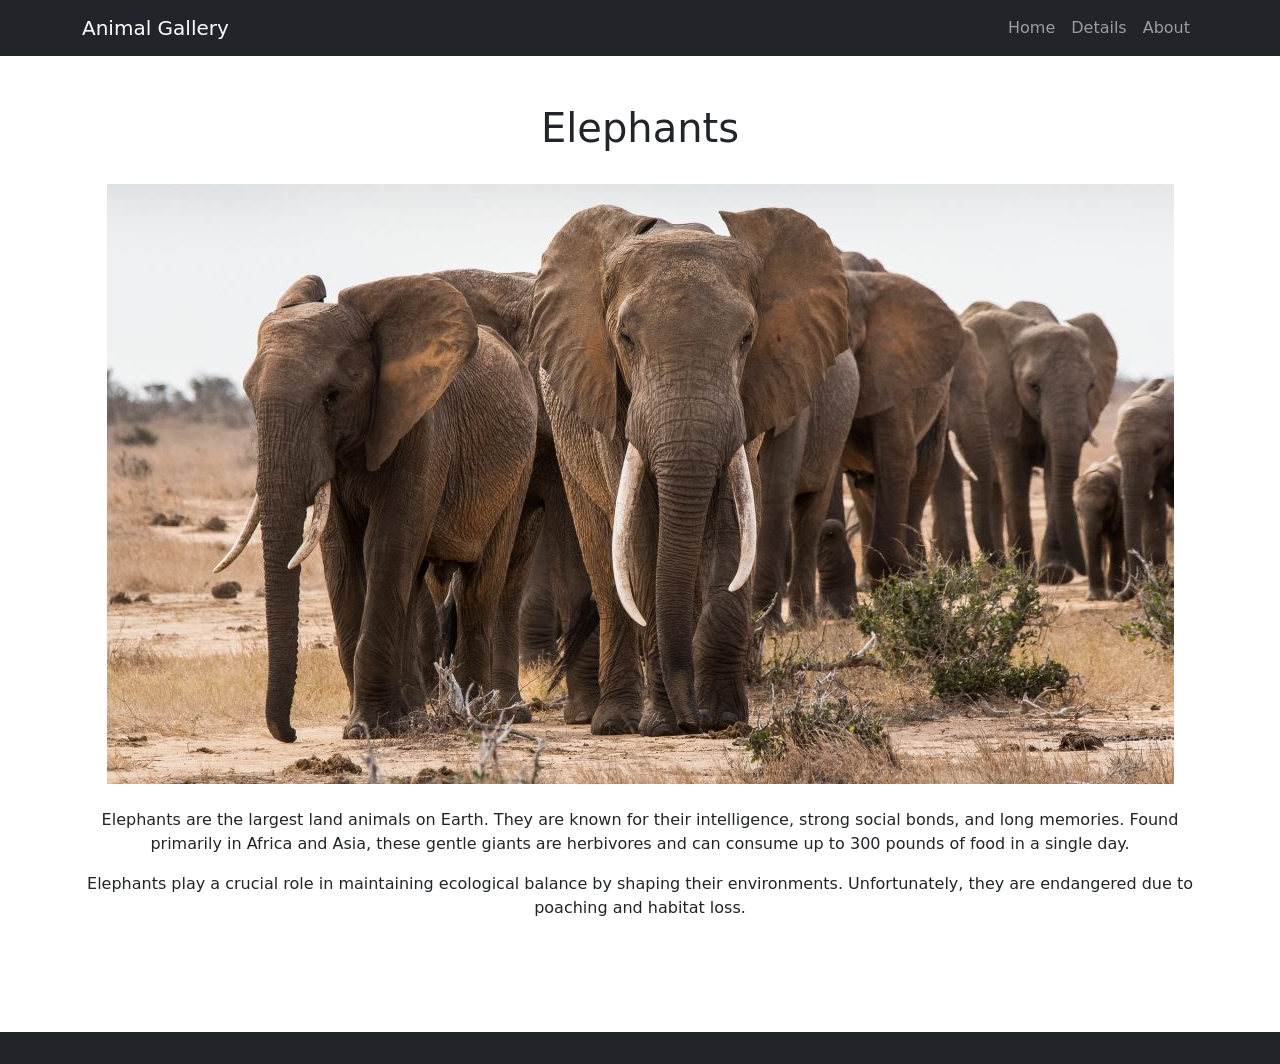
==== src/main/resources/static/details.html @ 3899abec "Added new files and made changes. Webpage error still exists." ====
<!DOCTYPE html>
<html lang="en">
<head>
    <meta charset="UTF-8">
    <meta name="viewport" content="width=device-width, initial-scale=1.0">
    <title>Animal Details - com.csc340.Elephants.API.Elephant</title>
    <link rel="stylesheet" href="https://cdn.jsdelivr.net/npm/bootstrap@5.3.0/dist/css/bootstrap.min.css">
    <link rel="stylesheet" href="style.css">
</head>
<body>
    <nav class="navbar navbar-expand-lg navbar-dark bg-dark">
        <div class="container">
            <a class="navbar-brand" href="index.html">Animal Gallery</a>
            <button class="navbar-toggler" type="button" data-bs-toggle="collapse" data-bs-target="#navbarNav">
                <span class="navbar-toggler-icon"></span>
            </button>
            <div class="collapse navbar-collapse" id="navbarNav">
                <ul class="navbar-nav ms-auto">
                    <li class="nav-item"><a class="nav-link" href="index.html">Home</a></li>
                    <li class="nav-item"><a class="nav-link" href="details.html">Details</a></li>
                    <li class="nav-item"><a class="nav-link" href="about.html">About</a></li>
                </ul>
            </div>
        </div>
    </nav>
    
    <div class="container text-center py-5">
        <h1>Elephants</h1>
        <img src="Elephant2.jpg" class="img-fluid my-4" alt="com.csc340.Elephants.API.Elephant">
        <p>Elephants are the largest land animals on Earth. They are known for their intelligence, strong social bonds, and long memories. Found primarily in Africa and Asia, these gentle giants are herbivores and can consume up to 300 pounds of food in a single day.</p>
        <p>Elephants play a crucial role in maintaining ecological balance by shaping their environments. Unfortunately, they are endangered due to poaching and habitat loss.</p>
    </div>
    
    <footer class="text-center mt-5 py-3 bg-dark text-light">
    </footer>
    
</body>
</html>
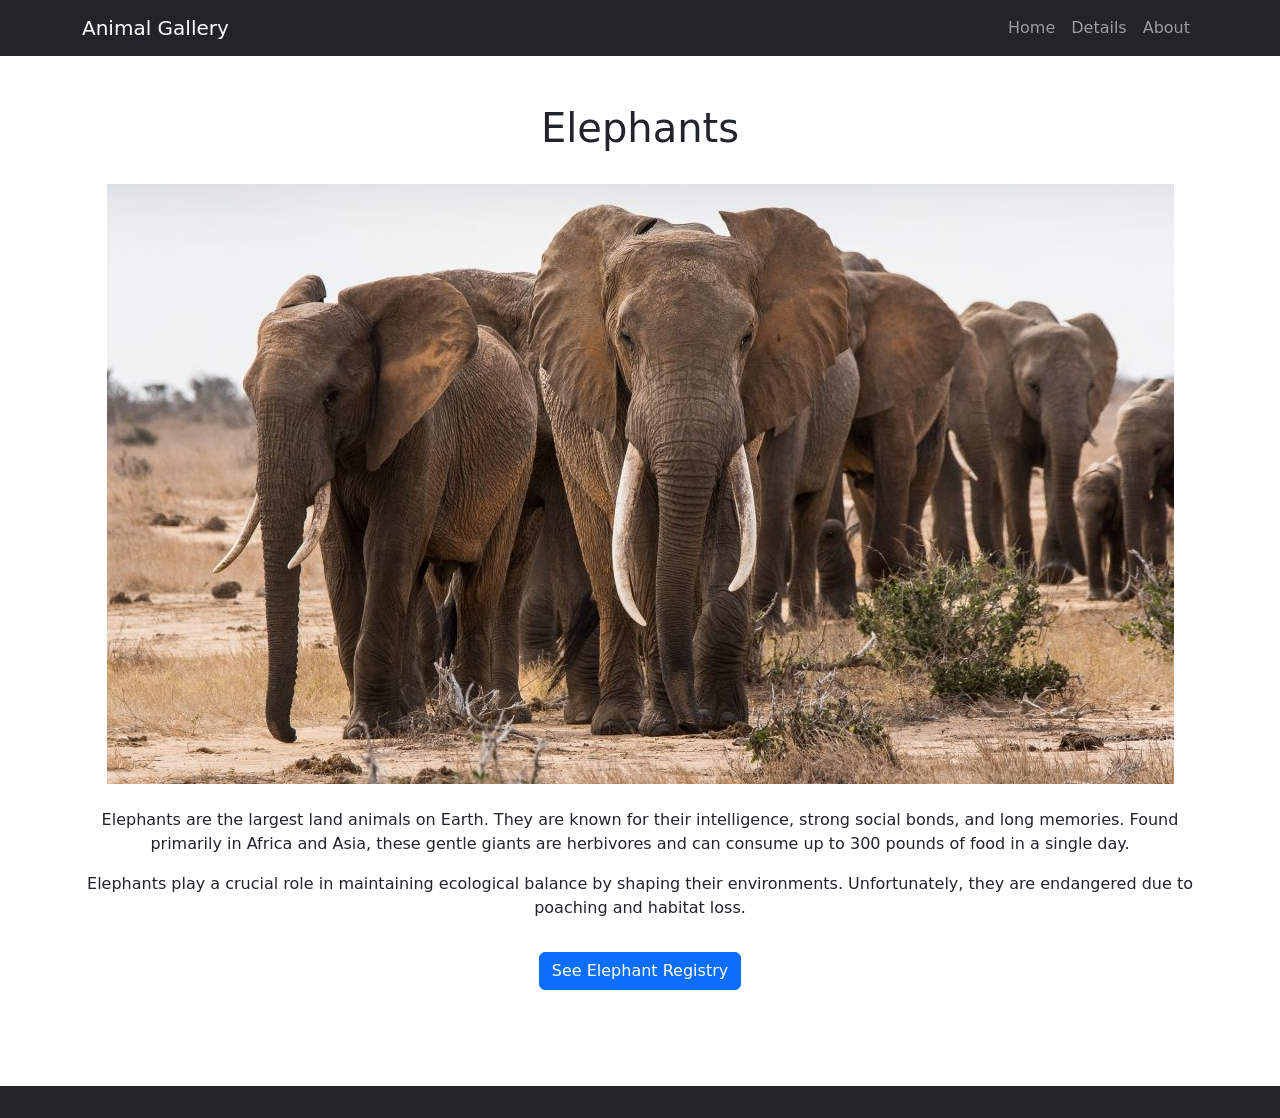
==== commit 4286b89d: "All work completed. All endpoints working and database updated correctly. Redirection to pages land " ====
--- a/src/main/resources/static/details.html
+++ b/src/main/resources/static/details.html
@@ -29,6 +29,8 @@
         <img src="Elephant2.jpg" class="img-fluid my-4" alt="com.csc340.Elephants.API.Elephant">
         <p>Elephants are the largest land animals on Earth. They are known for their intelligence, strong social bonds, and long memories. Found primarily in Africa and Asia, these gentle giants are herbivores and can consume up to 300 pounds of food in a single day.</p>
         <p>Elephants play a crucial role in maintaining ecological balance by shaping their environments. Unfortunately, they are endangered due to poaching and habitat loss.</p>
+
+        <a href="http://localhost:8080/elephants/all" class="btn btn-primary mt-3">See Elephant Registry</a>
     </div>
     
     <footer class="text-center mt-5 py-3 bg-dark text-light">
